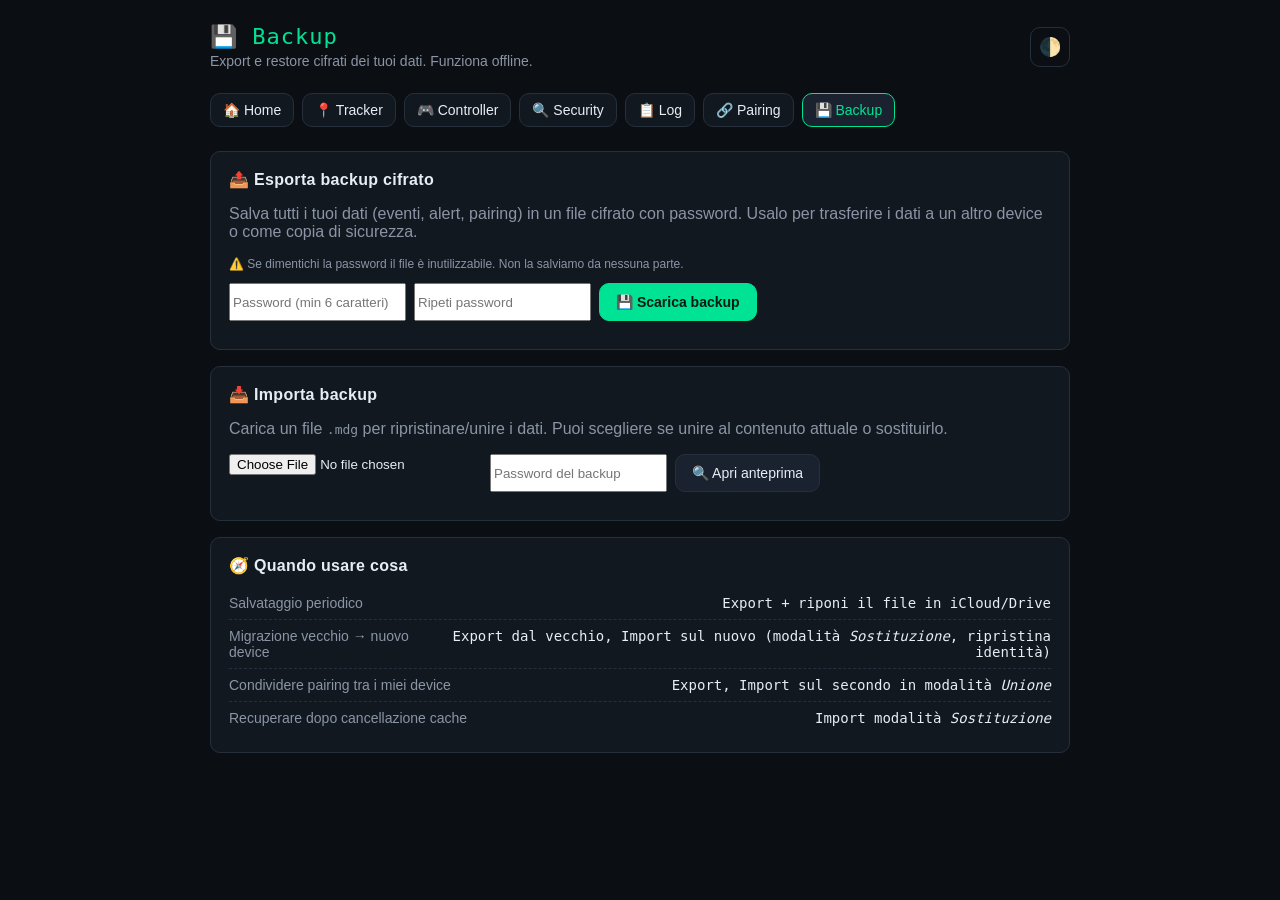
==== backup.html @ 82bf7f09 "v7: backup cifrato AES-GCM + PBKDF2" ====
<!DOCTYPE html>
<html lang="it" data-theme="dark">
<head>
  <meta charset="UTF-8" />
  <meta name="viewport" content="width=device-width, initial-scale=1, viewport-fit=cover"/>
  <title>MyDeviceGuard – Backup</title>
  <meta name="theme-color" content="#0b0f14" />
  <link rel="manifest" href="manifest.json" />
  <link rel="icon" href="icon/mydeviceguard-192.png" />
  <link rel="stylesheet" href="css/style.css" />
</head>
<body>
  <div class="wrap">
    <div class="header">
      <div>
        <div class="logo">💾 Backup</div>
        <div class="sub">Export e restore cifrati dei tuoi dati. Funziona offline.</div>
      </div>
      <button class="icon-btn" onclick="MDG.toggleTheme()" title="Cambia tema">🌓</button>
    </div>

    <div class="nav">
      <a href="index.html">🏠 Home</a>
      <a href="tracker.html">📍 Tracker</a>
      <a href="controller.html">🎮 Controller</a>
      <a href="security.html">🔍 Security</a>
      <a href="logs.html">📋 Log</a>
      <a href="pairing.html">🔗 Pairing</a>
      <a href="backup.html" class="active">💾 Backup</a>
    </div>

    <div class="card">
      <h2>📤 Esporta backup cifrato</h2>
      <p class="dim">Salva tutti i tuoi dati (eventi, alert, pairing) in un file cifrato con password. Usalo per trasferire i dati a un altro device o come copia di sicurezza.</p>
      <p class="small dim">⚠️ Se dimentichi la password il file è inutilizzabile. Non la salviamo da nessuna parte.</p>
      <div style="display:flex;gap:8px;flex-wrap:wrap;margin-top:12px">
        <input id="expPwd" type="password" placeholder="Password (min 6 caratteri)" autocomplete="new-password" />
        <input id="expPwd2" type="password" placeholder="Ripeti password" autocomplete="new-password" />
        <button class="btn primary" id="expBtn">💾 Scarica backup</button>
      </div>
      <div id="expStatus" class="small" style="margin-top:10px"></div>
    </div>

    <div class="card">
      <h2>📥 Importa backup</h2>
      <p class="dim">Carica un file <code>.mdg</code> per ripristinare/unire i dati. Puoi scegliere se unire al contenuto attuale o sostituirlo.</p>

      <div style="display:flex;gap:8px;flex-wrap:wrap;margin-top:12px">
        <input id="impFile" type="file" accept=".mdg,application/json" />
        <input id="impPwd" type="password" placeholder="Password del backup" autocomplete="current-password" />
        <button class="btn" id="impPreviewBtn">🔍 Apri anteprima</button>
      </div>
      <div id="impStatus" class="small" style="margin-top:10px"></div>

      <div id="preview" style="display:none;margin-top:16px">
        <h3>Anteprima backup</h3>
        <div class="kv"><span class="k">Creato il</span><span class="v" id="pvDate">–</span></div>
        <div class="kv"><span class="k">Device di origine</span><span class="v" id="pvDevice">–</span></div>
        <div class="kv"><span class="k">Eventi</span><span class="v" id="pvEvents">–</span></div>
        <div class="kv"><span class="k">Alert</span><span class="v" id="pvAlerts">–</span></div>
        <div class="kv"><span class="k">Device accoppiati</span><span class="v" id="pvPeers">–</span></div>

        <h3 style="margin-top:16px">Modalità di ripristino</h3>
        <div style="display:flex;flex-direction:column;gap:8px;margin-top:8px">
          <label><input type="radio" name="mode" value="merge" checked /> <strong>Unione</strong> – aggiunge i dati del backup a quelli già presenti</label>
          <label><input type="radio" name="mode" value="replace" /> <strong>Sostituzione</strong> – cancella i dati attuali e riscrive con quelli del backup</label>
          <label style="margin-top:8px"><input type="checkbox" id="applyLs" /> Ripristina anche <strong>nome e ID device</strong> dal backup (utile per migrazione completa)</label>
        </div>

        <div class="btn-row">
          <button class="btn primary" id="impApplyBtn">✅ Applica ripristino</button>
          <button class="btn" id="impCancelBtn">Annulla</button>
        </div>
      </div>
    </div>

    <div class="card">
      <h2>🧭 Quando usare cosa</h2>
      <div class="kv"><span class="k">Salvataggio periodico</span><span class="v">Export + riponi il file in iCloud/Drive</span></div>
      <div class="kv"><span class="k">Migrazione vecchio → nuovo device</span><span class="v">Export dal vecchio, Import sul nuovo (modalità <em>Sostituzione</em>, ripristina identità)</span></div>
      <div class="kv"><span class="k">Condividere pairing tra i miei device</span><span class="v">Export, Import sul secondo in modalità <em>Unione</em></span></div>
      <div class="kv"><span class="k">Recuperare dopo cancellazione cache</span><span class="v">Import modalità <em>Sostituzione</em></span></div>
    </div>
  </div>

  <script src="js/common.js"></script>
  <script src="js/db.js"></script>
  <script src="js/backup.js"></script>
  <script>
    // ---------- EXPORT ----------
    const expBtn = document.getElementById('expBtn');
    const expStatus = document.getElementById('expStatus');

    expBtn.onclick = async () => {
      const p1 = document.getElementById('expPwd').value;
      const p2 = document.getElementById('expPwd2').value;
      expStatus.textContent = '';
      if (p1.length < 6) { expStatus.innerHTML = '<span style="color:var(--danger)">Password minimo 6 caratteri</span>'; return; }
      if (p1 !== p2) { expStatus.innerHTML = '<span style="color:var(--danger)">Le password non coincidono</span>'; return; }

      expBtn.disabled = true;
      expStatus.innerHTML = '<span class="dim">Preparazione backup…</span>';
      try {
        const file = await MDG.backup.downloadBackup(p1);
        expStatus.innerHTML = `<span style="color:var(--ok)">✅ Backup scaricato. ${file.counts.events} eventi · ${file.counts.alerts} alert · ${file.counts.peers} peer.</span>`;
        MDG.toast('Backup scaricato');
        document.getElementById('expPwd').value = '';
        document.getElementById('expPwd2').value = '';
      } catch (e) {
        expStatus.innerHTML = '<span style="color:var(--danger)">❌ ' + (e.message || e) + '</span>';
      } finally {
        expBtn.disabled = false;
      }
    };

    // ---------- IMPORT ----------
    const impPreviewBtn = document.getElementById('impPreviewBtn');
    const impApplyBtn = document.getElementById('impApplyBtn');
    const impCancelBtn = document.getElementById('impCancelBtn');
    const impStatus = document.getElementById('impStatus');
    const preview = document.getElementById('preview');
    let decoded = null;

    impPreviewBtn.onclick = async () => {
      const fileInput = document.getElementById('impFile');
      const pwd = document.getElementById('impPwd').value;
      impStatus.textContent = '';
      preview.style.display = 'none';
      decoded = null;

      if (!fileInput.files.length) {
        impStatus.innerHTML = '<span style="color:var(--danger)">Scegli un file .mdg</span>';
        return;
      }
      if (!pwd) {
        impStatus.innerHTML = '<span style="color:var(--danger)">Inserisci la password del backup</span>';
        return;
      }

      impPreviewBtn.disabled = true;
      impStatus.innerHTML = '<span class="dim">Lettura e decifratura…</span>';
      try {
        const text = await fileInput.files[0].text();
        const fileObj = await MDG.backup.parseFile(text);
        decoded = await MDG.backup.decryptFile(fileObj, pwd);

        document.getElementById('pvDate').textContent = MDG.fmtDate(decoded.exportedAt);
        document.getElementById('pvDevice').textContent = (decoded.deviceName || '—') + ' (' + (decoded.deviceKind || 'device') + ')';
        document.getElementById('pvEvents').textContent = (decoded.events || []).length;
        document.getElementById('pvAlerts').textContent = (decoded.alerts || []).length;
        document.getElementById('pvPeers').textContent = (decoded.peers || []).length;
        preview.style.display = 'block';
        impStatus.innerHTML = '<span style="color:var(--ok)">✅ Backup valido. Rivedi e applica.</span>';
      } catch (e) {
        impStatus.innerHTML = '<span style="color:var(--danger)">❌ ' + (e.message || e) + '</span>';
      } finally {
        impPreviewBtn.disabled = false;
      }
    };

    impApplyBtn.onclick = async () => {
      if (!decoded) return;
      const mode = document.querySelector('input[name="mode"]:checked').value;
      const applyLs = document.getElementById('applyLs').checked;

      const warn = mode === 'replace'
        ? 'Sostituzione: verranno cancellati eventi e alert attuali. Confermi?'
        : 'Unione dei dati dal backup. Confermi?';
      if (!confirm(warn)) return;

      impApplyBtn.disabled = true;
      impStatus.innerHTML = '<span class="dim">Ripristino in corso…</span>';
      try {
        const res = await MDG.backup.applyRestore(decoded, { mode, applyLocalStorage: applyLs });
        impStatus.innerHTML = `<span style="color:var(--ok)">✅ Ripristino completo. ${res.events} eventi · ${res.alerts} alert · ${res.peers} peer importati.</span>`;
        MDG.toast('Ripristino completo');
        // Se abbiamo cambiato l'identità, serve ricaricare per usare il nuovo deviceId
        if (applyLs) setTimeout(() => location.reload(), 1500);
      } catch (e) {
        impStatus.innerHTML = '<span style="color:var(--danger)">❌ ' + (e.message || e) + '</span>';
      } finally {
        impApplyBtn.disabled = false;
      }
    };

    impCancelBtn.onclick = () => {
      decoded = null;
      preview.style.display = 'none';
      document.getElementById('impFile').value = '';
      document.getElementById('impPwd').value = '';
      impStatus.textContent = '';
    };
  </script>
</body>
</html>
---- css/style.css ----
/* MyDeviceGuard – stile condiviso */
:root {
  --bg: #0b0f14;
  --panel: #121820;
  --panel-2: #1a2230;
  --text: #e6edf3;
  --text-dim: #8b95a5;
  --border: #26303d;
  --accent: #00e394;
  --accent-dim: #00b377;
  --warn: #ffb84d;
  --danger: #ff5566;
  --ok: #00e394;
  --info: #4da3ff;
  --radius: 10px;
  --mono: ui-monospace, SFMono-Regular, Menlo, Consolas, monospace;
  --sans: -apple-system, BlinkMacSystemFont, "Segoe UI", Roboto, sans-serif;
}

html[data-theme='light'] {
  --bg: #f4f6f9;
  --panel: #ffffff;
  --panel-2: #f0f3f7;
  --text: #0b0f14;
  --text-dim: #5a6676;
  --border: #d6dde5;
  --accent: #009966;
  --accent-dim: #007a52;
  --warn: #cc8400;
  --danger: #cc2233;
  --ok: #009966;
  --info: #1f6feb;
}

* { box-sizing: border-box; }

html, body {
  margin: 0;
  padding: 0;
  background: var(--bg);
  color: var(--text);
  font-family: var(--sans);
  min-height: 100vh;
  transition: background 0.25s ease, color 0.25s ease;
}

a { color: var(--accent); text-decoration: none; }
a:hover { color: var(--accent-dim); }

.wrap {
  max-width: 900px;
  margin: 0 auto;
  padding: 24px 20px 80px;
}

.header {
  display: flex;
  align-items: center;
  justify-content: space-between;
  margin-bottom: 24px;
  gap: 12px;
  flex-wrap: wrap;
}

.header h1 {
  margin: 0;
  font-size: 22px;
  letter-spacing: 0.2px;
}

.header .sub {
  color: var(--text-dim);
  font-size: 14px;
  margin-top: 4px;
}

.icon-btn {
  background: transparent;
  color: inherit;
  border: 1px solid var(--border);
  border-radius: var(--radius);
  width: 40px;
  height: 40px;
  font-size: 18px;
  cursor: pointer;
  transition: background 0.2s, border-color 0.2s;
}
.icon-btn:hover { background: var(--panel-2); border-color: var(--accent); }

.nav {
  display: flex;
  flex-wrap: wrap;
  gap: 8px;
  margin-bottom: 24px;
}

.nav a {
  display: inline-flex;
  align-items: center;
  gap: 6px;
  padding: 8px 12px;
  border: 1px solid var(--border);
  border-radius: var(--radius);
  background: var(--panel);
  color: var(--text);
  font-size: 14px;
  transition: background 0.2s, border-color 0.2s;
}
.nav a:hover, .nav a.active {
  background: var(--panel-2);
  border-color: var(--accent);
  color: var(--accent);
}

.card {
  background: var(--panel);
  border: 1px solid var(--border);
  border-radius: var(--radius);
  padding: 18px;
  margin-bottom: 16px;
}

.card h2 {
  margin: 0 0 12px;
  font-size: 16px;
  letter-spacing: 0.3px;
}

.card h3 {
  margin: 16px 0 8px;
  font-size: 14px;
  color: var(--text-dim);
  text-transform: uppercase;
  letter-spacing: 1px;
}

.grid {
  display: grid;
  grid-template-columns: repeat(auto-fit, minmax(220px, 1fr));
  gap: 12px;
}

.kv {
  display: flex;
  justify-content: space-between;
  gap: 10px;
  padding: 8px 0;
  border-bottom: 1px dashed var(--border);
  font-size: 14px;
}
.kv:last-child { border-bottom: none; }
.kv .k { color: var(--text-dim); }
.kv .v { font-family: var(--mono); text-align: right; word-break: break-word; }

.btn {
  display: inline-block;
  padding: 10px 16px;
  border: 1px solid var(--border);
  border-radius: var(--radius);
  background: var(--panel-2);
  color: var(--text);
  cursor: pointer;
  font-size: 14px;
  font-family: var(--sans);
  text-decoration: none;
  transition: all 0.2s;
}
.btn:hover { border-color: var(--accent); color: var(--accent); }
.btn.primary {
  background: var(--accent);
  border-color: var(--accent);
  color: #061b12;
  font-weight: 600;
}
.btn.primary:hover { background: var(--accent-dim); border-color: var(--accent-dim); color: #061b12; }
.btn.danger { border-color: var(--danger); color: var(--danger); }
.btn.danger:hover { background: var(--danger); color: #fff; }
.btn:disabled { opacity: 0.5; cursor: not-allowed; }

.btn-row { display: flex; gap: 8px; flex-wrap: wrap; margin-top: 12px; }

.badge {
  display: inline-block;
  padding: 2px 8px;
  border-radius: 999px;
  font-size: 12px;
  font-family: var(--mono);
  letter-spacing: 0.3px;
}
.badge.ok { background: rgba(0,227,148,0.15); color: var(--ok); border: 1px solid var(--ok); }
.badge.warn { background: rgba(255,184,77,0.15); color: var(--warn); border: 1px solid var(--warn); }
.badge.danger { background: rgba(255,85,102,0.15); color: var(--danger); border: 1px solid var(--danger); }
.badge.info { background: rgba(77,163,255,0.15); color: var(--info); border: 1px solid var(--info); }
.badge.dim { color: var(--text-dim); border: 1px solid var(--border); }

table {
  width: 100%;
  border-collapse: collapse;
  font-size: 14px;
}
th, td {
  text-align: left;
  padding: 10px 12px;
  border-bottom: 1px solid var(--border);
}
th { color: var(--text-dim); font-weight: 600; font-size: 12px; text-transform: uppercase; letter-spacing: 1px; }
td { font-family: var(--mono); font-size: 13px; }
tr:hover td { background: var(--panel-2); }

input[type="text"], input[type="search"], select {
  background: var(--panel-2);
  border: 1px solid var(--border);
  border-radius: var(--radius);
  padding: 10px 12px;
  color: var(--text);
  font-size: 14px;
  font-family: var(--sans);
  min-width: 200px;
}
input:focus, select:focus { outline: none; border-color: var(--accent); }

.status-dot {
  display: inline-block;
  width: 10px; height: 10px;
  border-radius: 50%;
  background: var(--text-dim);
  margin-right: 6px;
  vertical-align: middle;
}
.status-dot.ok { background: var(--ok); box-shadow: 0 0 8px var(--ok); }
.status-dot.warn { background: var(--warn); box-shadow: 0 0 8px var(--warn); }
.status-dot.danger { background: var(--danger); box-shadow: 0 0 8px var(--danger); }

.logo {
  font-family: var(--mono);
  font-size: 22px;
  letter-spacing: 1px;
  color: var(--accent);
}

.mono { font-family: var(--mono); }
.dim  { color: var(--text-dim); }
.small { font-size: 12px; }

.empty {
  text-align: center;
  padding: 40px 20px;
  color: var(--text-dim);
}

.toast {
  position: fixed;
  bottom: 20px;
  left: 50%;
  transform: translateX(-50%);
  background: var(--panel);
  border: 1px solid var(--accent);
  color: var(--text);
  padding: 10px 16px;
  border-radius: var(--radius);
  box-shadow: 0 4px 20px rgba(0,0,0,0.3);
  opacity: 0;
  pointer-events: none;
  transition: opacity 0.25s;
  z-index: 1000;
  font-size: 14px;
}
.toast.show { opacity: 1; }

/* QR container */
#qrContainer { display: flex; justify-content: center; padding: 20px; background: #fff; border-radius: var(--radius); }

/* Mobile */
@media (max-width: 600px) {
  .wrap { padding: 16px 14px 80px; }
  .header h1 { font-size: 18px; }
  .nav a { font-size: 13px; padding: 6px 10px; }
  input[type="text"], input[type="search"], select { min-width: 100%; }
}
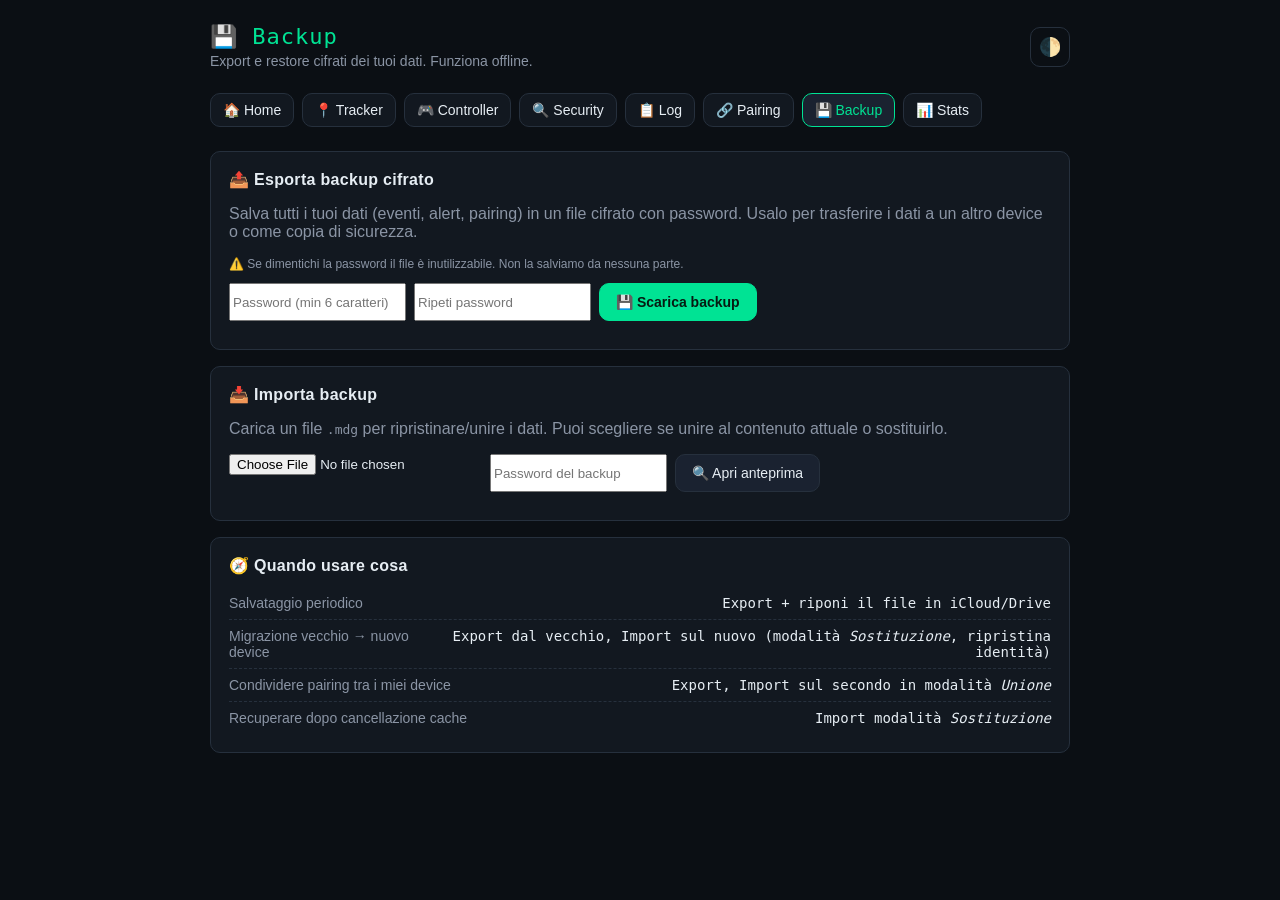
==== commit 042a0b47: "v9: grafici nel tempo (Chart.js locale)" ====
--- a/backup.html
+++ b/backup.html
@@ -27,6 +27,7 @@
       <a href="logs.html">📋 Log</a>
       <a href="pairing.html">🔗 Pairing</a>
       <a href="backup.html" class="active">💾 Backup</a>
+      <a href="stats.html">📊 Stats</a>
     </div>
 
     <div class="card">
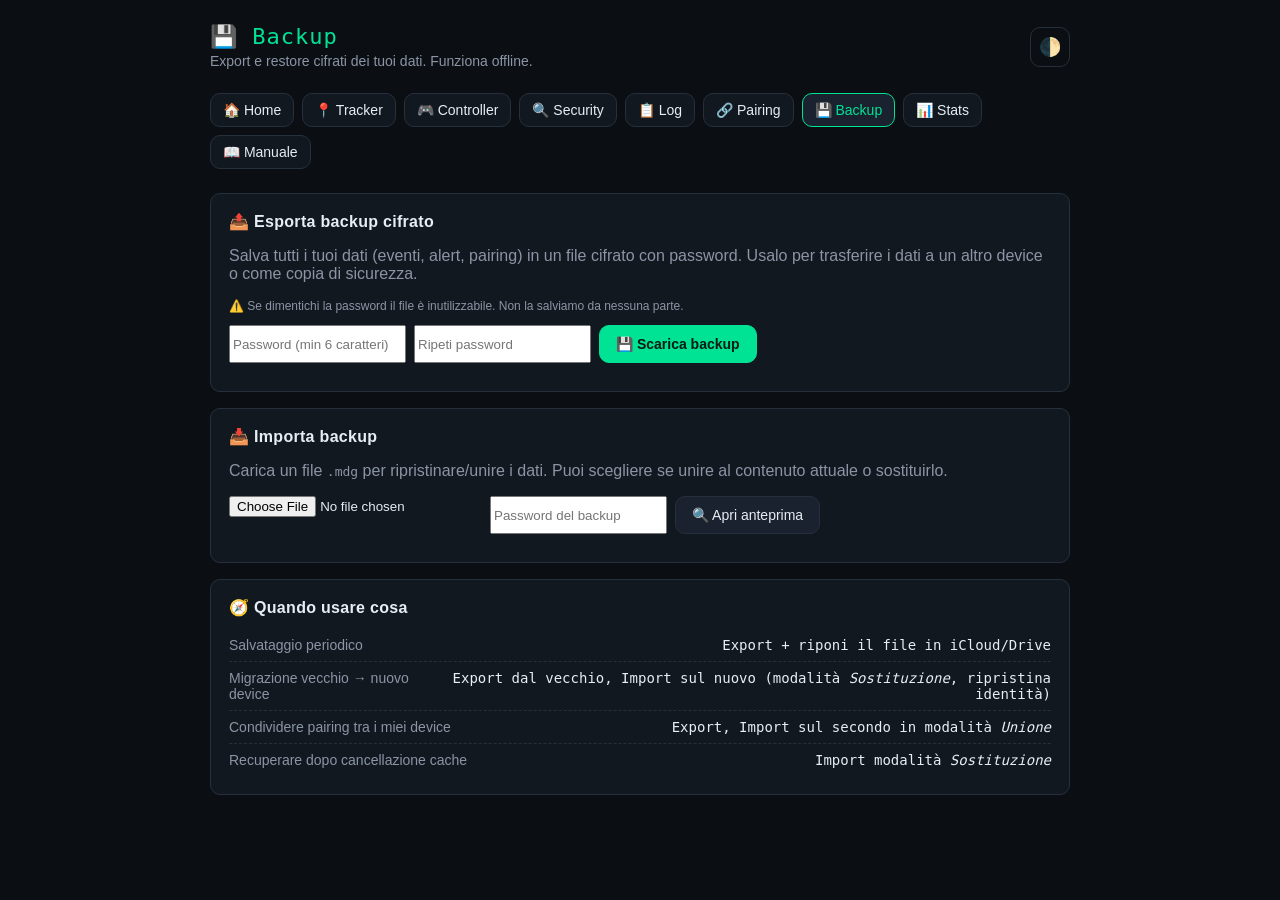
==== commit 5107b337: "v12: manuale utente completo integrato (20 sezioni)" ====
--- a/backup.html
+++ b/backup.html
@@ -28,6 +28,7 @@
       <a href="pairing.html">🔗 Pairing</a>
       <a href="backup.html" class="active">💾 Backup</a>
       <a href="stats.html">📊 Stats</a>
+      <a href="help.html">📖 Manuale</a>
     </div>
 
     <div class="card">
